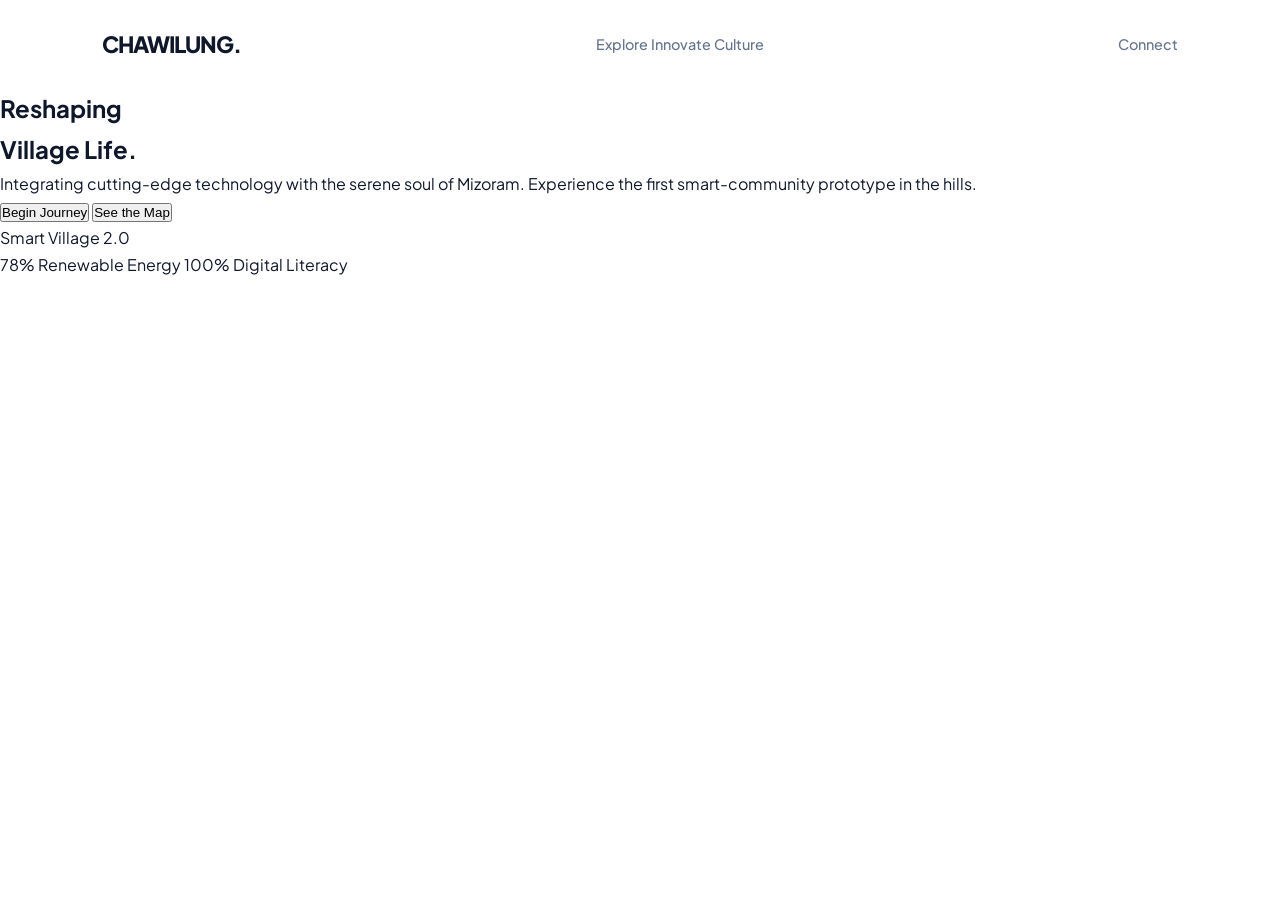
==== index.html @ cf3bee41 "Update index.html" ====
<!DOCTYPE html>
<html lang="en">
<head>
    <meta charset="UTF-8">
    <meta name="viewport" content="width=device-width, initial-scale=1.0">
    <title>Chawilung | The Future Village</title>
    <link href="https://fonts.googleapis.com/css2?family=Space+Grotesk:wght@300;500;700&display=swap" rel="stylesheet">
    <link rel="stylesheet" href="https://unpkg.com/aos@next/dist/aos.css" />
    <link rel="stylesheet" href="style.css">
</head>
<body>

    <div class="cursor"></div>

    <div class="bg-mesh"></div>

    <nav>
        <div class="logo">CHAWILUNG<span>.</span></div>
        <div class="nav-links">
            <a href="#">Explore</a>
            <a href="#">Innovate</a>
            <a href="#">Culture</a>
        </div>
        <a href="#" class="cta-btn">Connect</a>
    </nav>

    <main>
        <section class="hero-advance">
            <div class="hero-text">
                <h1 data-aos="clip-up">Reshaping <br><span class="highlight">Village Life.</span></h1>
                <p data-aos="fade-up" data-aos-delay="200">
                    Integrating cutting-edge technology with the serene soul of Mizoram. 
                    Experience the first smart-community prototype in the hills.
                </p>
                <div class="btn-group" data-aos="fade-up" data-aos-delay="400">
                    <button class="primary-btn">Begin Journey</button>
                    <button class="secondary-btn">See the Map</button>
                </div>
            </div>

            <div class="hero-visual" data-aos="zoom-out-left">
                <div class="glass-card">
                    <div class="card-tag">Smart Village 2.0</div>
                    <div class="card-stats">
                        <span>78% Renewable Energy</span>
                        <span>100% Digital Literacy</span>
                    </div>
                </div>
            </div>
        </section>
    </main>

    <script src="https://unpkg.com/aos@next/dist/aos.js"></script>
    <script>
        AOS.init({ duration: 1200, easing: 'cubic-bezier(0.77, 0, 0.175, 1)' });

        // Custom Cursor Logic
        const cursor = document.querySelector('.cursor');
        document.addEventListener('mousemove', e => {
            cursor.style.left = e.pageX + 'px';
            cursor.style.top = e.pageY + 'px';
        });
    </script>
</body>
</html>
---- style.css ----
@import url('https://fonts.googleapis.com/css2?family=Plus+Jakarta+Sans:wght@300;400;600;800&display=swap');

:root {
    --primary: #0066ff;
    --dark: #0f172a;
    --grey: #64748b;
    --bg-light: #f8fafc;
}

* {
    margin: 0;
    padding: 0;
    box-sizing: border-box;
}

body {
    font-family: 'Plus Jakarta Sans', sans-serif;
    background-color: white;
    color: var(--dark);
    line-height: 1.7;
}

/* Navigation - Thin and elegant */
nav {
    display: flex;
    justify-content: space-between;
    align-items: center;
    padding: 25px 8%;
    background: rgba(255, 255, 255, 0.8);
    backdrop-filter: blur(10px);
    position: sticky;
    top: 0;
    z-index: 1000;
}

.logo {
    font-weight: 800;
    font-size: 1.4rem;
    letter-spacing: -1px;
    color: var(--dark);
}

nav ul {
    display: flex;
    list-style: none;
    gap: 40px;
}

nav a {
    text-decoration: none;
    color: var(--grey);
    font-weight: 500;
    font-size: 0.9rem;
    transition: 0.3s;
}

nav a:hover {
    color: var(--primary);
}

/* Hero Section - AcceleratorX style */
.hero {
    padding: 120px 8% 80px 8%;
    max-width: 1200px;
}

.hero span {
    color: var(--primary);
    font-weight: 600;
    text-transform: uppercase;
    font-size: 0.8rem;
    letter-spacing: 2px;
}

.hero h1 {
    font-size: clamp(2.5rem, 5vw, 4.5rem);
    line-height: 1.1;
    font-weight: 800;
    margin: 20px 0;
    letter-spacing: -2px;
}

.hero p {
    font-size: 1.2rem;
    color: var(--grey);
    max-width: 550px;
    margin-bottom: 40px;
}

/* Button */
.btn-main {
    padding: 16px 32px;
    background: var(--primary);
    color: white;
    text-decoration: none;
    border-radius: 50px;
    font-weight: 600;
    display: inline-block;
    transition: 0.4s;
    box-shadow: 0 10px 20px rgba(0, 102, 255, 0.2);
}

.btn-main:hover {
    transform: translateY(-3px);
    box-shadow: 0 15px 30px rgba(0, 102, 255, 0.3);
}

/* Features Grid */
.features {
    background: var(--bg-light);
    padding: 100px 8%;
}

.grid {
    display: grid;
    grid-template-columns: repeat(auto-fit, minmax(300px, 1fr));
    gap: 30px;
}

.card {
    background: white;
    padding: 40px;
    border-radius: 24px;
    border: 1px solid rgba(0,0,0,0.03);
    transition: 0.3s;
}

.card:hover {
    transform: translateY(-10px);
    border-color: var(--primary);
}

.card h3 {
    margin-bottom: 15px;
    font-size: 1.3rem;
}
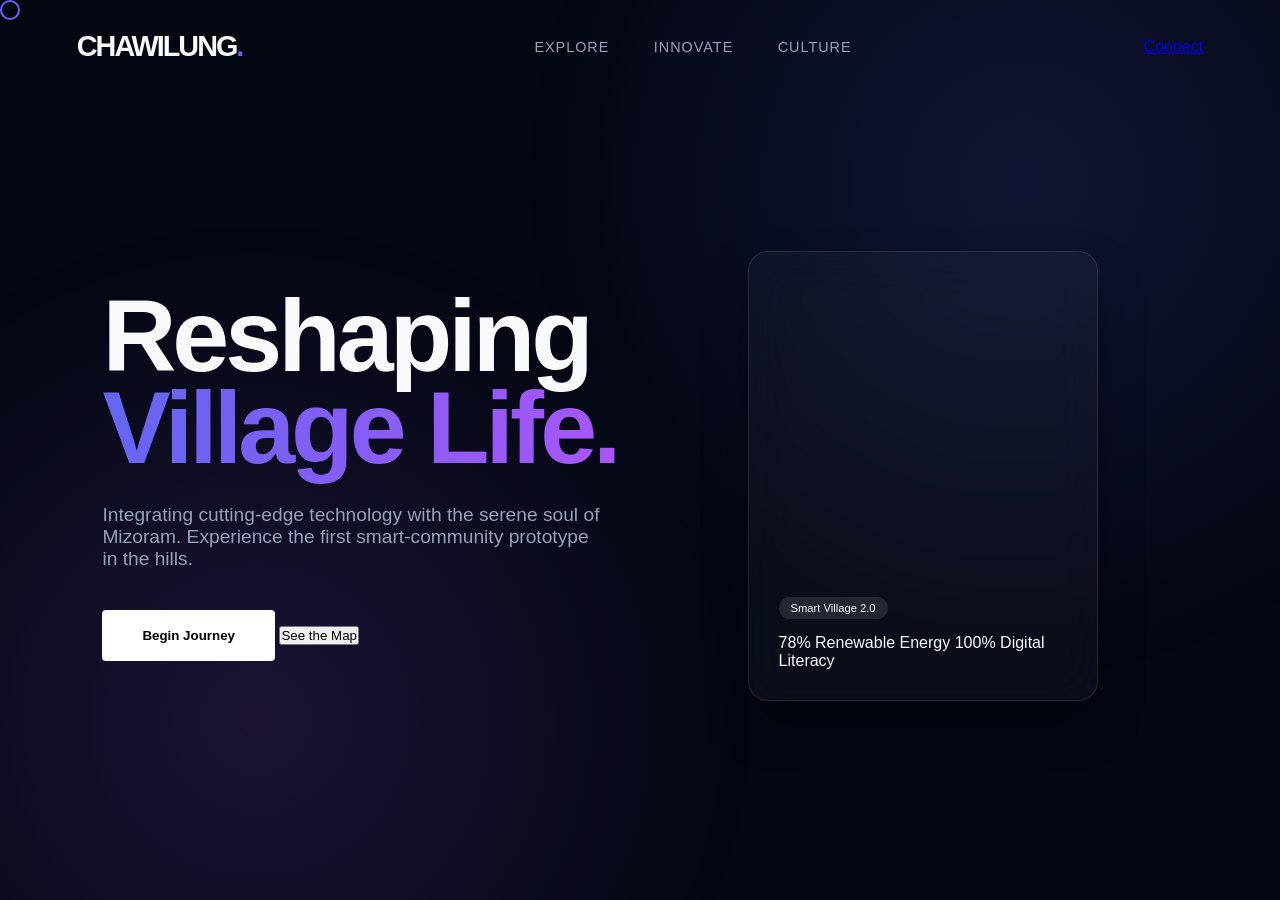
==== commit 079d9db0: "Update index.html" ====
--- a/index.html
+++ b/index.html
@@ -61,5 +61,6 @@
             cursor.style.top = e.pageY + 'px';
         });
     </script>
+    <script src="https://identity.netlify.com/v1/netlify-identity-widget.js"></script>
 </body>
 </html>
--- a/style.css
+++ b/style.css
@@ -1,136 +1,150 @@
-@import url('https://fonts.googleapis.com/css2?family=Plus+Jakarta+Sans:wght@300;400;600;800&display=swap');
-
 :root {
-    --primary: #0066ff;
-    --dark: #0f172a;
-    --grey: #64748b;
-    --bg-light: #f8fafc;
+    --bg: #030712;
+    --primary: #6366f1;
+    --secondary: #a855f7;
+    --text: #f8fafc;
 }
 
 * {
     margin: 0;
     padding: 0;
     box-sizing: border-box;
+    cursor: none; /* Hide default cursor */
 }
 
 body {
-    font-family: 'Plus Jakarta Sans', sans-serif;
-    background-color: white;
-    color: var(--dark);
-    line-height: 1.7;
+    background-color: var(--bg);
+    color: var(--text);
+    font-family: 'Space Grotesk', sans-serif;
+    overflow-x: hidden;
 }
 
-/* Navigation - Thin and elegant */
+/* Custom Cursor */
+.cursor {
+    width: 20px;
+    height: 20px;
+    border: 2px solid var(--primary);
+    border-radius: 50%;
+    position: absolute;
+    pointer-events: none;
+    transition: transform 0.1s ease;
+    z-index: 9999;
+}
+
+/* Mesh Gradient Background */
+.bg-mesh {
+    position: fixed;
+    top: 0;
+    left: 0;
+    width: 100%;
+    height: 100%;
+    background: 
+        radial-gradient(circle at 80% 20%, rgba(99, 102, 241, 0.15) 0%, transparent 40%),
+        radial-gradient(circle at 20% 80%, rgba(168, 85, 247, 0.15) 0%, transparent 40%);
+    z-index: -1;
+}
+
+/* Nav Bar */
 nav {
     display: flex;
     justify-content: space-between;
+    padding: 30px 6%;
     align-items: center;
-    padding: 25px 8%;
-    background: rgba(255, 255, 255, 0.8);
-    backdrop-filter: blur(10px);
-    position: sticky;
-    top: 0;
-    z-index: 1000;
 }
 
 .logo {
-    font-weight: 800;
-    font-size: 1.4rem;
-    letter-spacing: -1px;
-    color: var(--dark);
+    font-size: 1.8rem;
+    font-weight: 700;
+    letter-spacing: -2px;
 }
 
-nav ul {
-    display: flex;
-    list-style: none;
-    gap: 40px;
-}
+.logo span { color: var(--primary); }
 
-nav a {
+.nav-links a {
+    color: #94a3b8;
     text-decoration: none;
-    color: var(--grey);
-    font-weight: 500;
+    margin: 0 20px;
     font-size: 0.9rem;
+    text-transform: uppercase;
+    letter-spacing: 1px;
     transition: 0.3s;
 }
 
-nav a:hover {
-    color: var(--primary);
+.nav-links a:hover { color: white; }
+
+/* Hero Section */
+.hero-advance {
+    height: 85vh;
+    display: flex;
+    align-items: center;
+    padding: 0 8%;
+    gap: 50px;
 }
 
-/* Hero Section - AcceleratorX style */
-.hero {
-    padding: 120px 8% 80px 8%;
-    max-width: 1200px;
+.hero-text h1 {
+    font-size: clamp(3.5rem, 8vw, 6.5rem);
+    line-height: 0.9;
+    letter-spacing: -4px;
+    margin-bottom: 30px;
 }
 
-.hero span {
-    color: var(--primary);
-    font-weight: 600;
-    text-transform: uppercase;
-    font-size: 0.8rem;
-    letter-spacing: 2px;
+.highlight {
+    background: linear-gradient(90deg, var(--primary), var(--secondary));
+    -webkit-background-clip: text;
+    -webkit-text-fill-color: transparent;
 }
 
-.hero h1 {
-    font-size: clamp(2.5rem, 5vw, 4.5rem);
-    line-height: 1.1;
-    font-weight: 800;
-    margin: 20px 0;
-    letter-spacing: -2px;
-}
-
-.hero p {
+.hero-text p {
+    color: #94a3b8;
     font-size: 1.2rem;
-    color: var(--grey);
-    max-width: 550px;
+    max-width: 500px;
     margin-bottom: 40px;
 }
 
-/* Button */
-.btn-main {
-    padding: 16px 32px;
-    background: var(--primary);
-    color: white;
-    text-decoration: none;
-    border-radius: 50px;
-    font-weight: 600;
-    display: inline-block;
-    transition: 0.4s;
-    box-shadow: 0 10px 20px rgba(0, 102, 255, 0.2);
-}
-
-.btn-main:hover {
-    transform: translateY(-3px);
-    box-shadow: 0 15px 30px rgba(0, 102, 255, 0.3);
-}
-
-/* Features Grid */
-.features {
-    background: var(--bg-light);
-    padding: 100px 8%;
-}
-
-.grid {
-    display: grid;
-    grid-template-columns: repeat(auto-fit, minmax(300px, 1fr));
-    gap: 30px;
-}
-
-.card {
+/* Buttons */
+.primary-btn {
+    padding: 18px 40px;
     background: white;
-    padding: 40px;
-    border-radius: 24px;
-    border: 1px solid rgba(0,0,0,0.03);
+    border: none;
+    border-radius: 4px;
+    font-weight: 700;
     transition: 0.3s;
 }
 
-.card:hover {
-    transform: translateY(-10px);
-    border-color: var(--primary);
+.primary-btn:hover { background: var(--primary); color: white; transform: scale(1.05); }
+
+/* Glass Visual */
+.hero-visual {
+    flex: 1;
+    display: flex;
+    justify-content: center;
 }
 
-.card h3 {
+.glass-card {
+    width: 350px;
+    height: 450px;
+    background: rgba(255, 255, 255, 0.03);
+    border: 1px solid rgba(255, 255, 255, 0.1);
+    backdrop-filter: blur(20px);
+    border-radius: 20px;
+    padding: 30px;
+    display: flex;
+    flex-direction: column;
+    justify-content: flex-end;
+    box-shadow: 0 25px 50px -12px rgba(0, 0, 0, 0.5);
+    animation: float 6s ease-in-out infinite;
+}
+
+@keyframes float {
+    0%, 100% { transform: translateY(0); }
+    50% { transform: translateY(-20px); }
+}
+
+.card-tag {
+    font-size: 0.7rem;
+    background: rgba(255,255,255,0.1);
+    padding: 5px 12px;
+    border-radius: 50px;
+    width: fit-content;
     margin-bottom: 15px;
-    font-size: 1.3rem;
 }
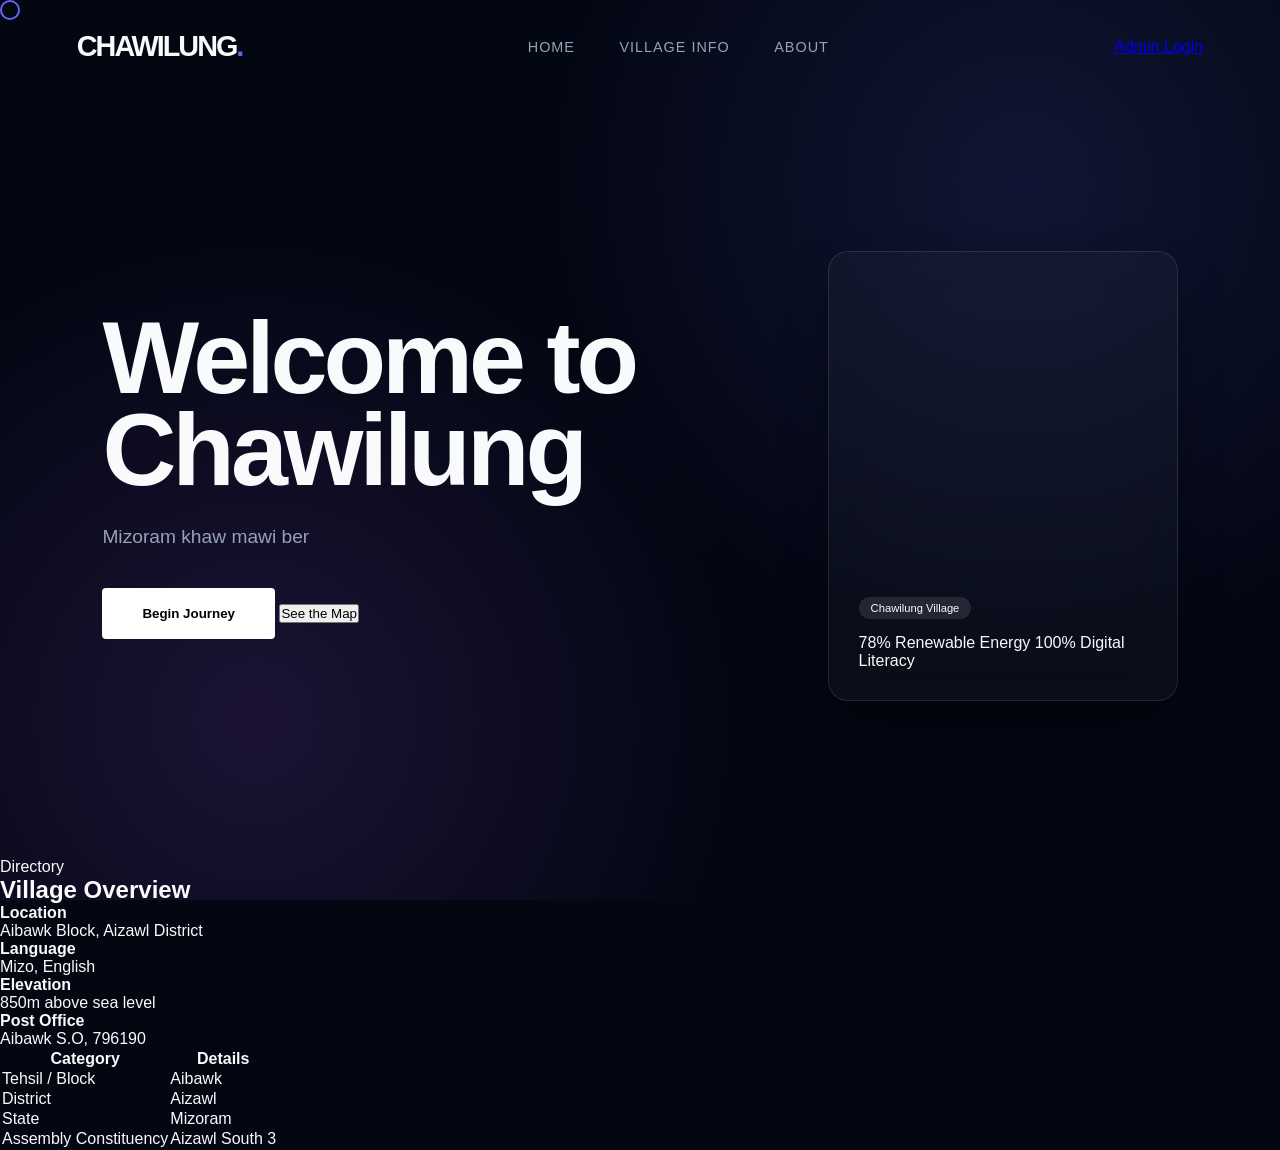
==== commit f3d4c302: "Update navigation links and hero section content" ====
--- a/index.html
+++ b/index.html
@@ -7,30 +7,29 @@
     <link href="https://fonts.googleapis.com/css2?family=Space+Grotesk:wght@300;500;700&display=swap" rel="stylesheet">
     <link rel="stylesheet" href="https://unpkg.com/aos@next/dist/aos.css" />
     <link rel="stylesheet" href="style.css">
+    <script src="https://identity.netlify.com/v1/netlify-identity-widget.js"></script>
 </head>
 <body>
 
     <div class="cursor"></div>
-
     <div class="bg-mesh"></div>
 
     <nav>
         <div class="logo">CHAWILUNG<span>.</span></div>
         <div class="nav-links">
-            <a href="#">Explore</a>
-            <a href="#">Innovate</a>
-            <a href="#">Culture</a>
+            <a href="#home">Home</a>
+            <a href="#stats">Village Info</a>
+            <a href="#about">About</a>
         </div>
-        <a href="#" class="cta-btn">Connect</a>
+        <a href="/admin/" class="cta-btn">Admin Login</a>
     </nav>
 
-    <main>
+    <main id="home">
         <section class="hero-advance">
             <div class="hero-text">
-                <h1 data-aos="clip-up">Reshaping <br><span class="highlight">Village Life.</span></h1>
-                <p data-aos="fade-up" data-aos-delay="200">
-                    Integrating cutting-edge technology with the serene soul of Mizoram. 
-                    Experience the first smart-community prototype in the hills.
+                <h1 data-aos="clip-up" id="hero-title">Loading...</h1>
+                <p data-aos="fade-up" data-aos-delay="200" id="hero-desc">
+                    Integrating cutting-edge technology with the serene soul of Mizoram.
                 </p>
                 <div class="btn-group" data-aos="fade-up" data-aos-delay="400">
                     <button class="primary-btn">Begin Journey</button>
@@ -39,13 +38,57 @@
             </div>
 
             <div class="hero-visual" data-aos="zoom-out-left">
-                <div class="glass-card">
-                    <div class="card-tag">Smart Village 2.0</div>
+                <div class="glass-card" id="hero-img-container">
+                    <img id="hero-img" src="" style="width:100%; border-radius:15px; display:none;">
+                    <div class="card-tag">Chawilung Village</div>
                     <div class="card-stats">
-                        <span>78% Renewable Energy</span>
-                        <span>100% Digital Literacy</span>
+                        <span id="stat-1">78% Renewable Energy</span>
+                        <span id="stat-2">100% Digital Literacy</span>
                     </div>
                 </div>
+            </div>
+        </section>
+
+        <section id="stats" class="stats-section" data-aos="fade-up">
+            <div class="section-title">
+                <span>Directory</span>
+                <h2>Village Overview</h2>
+            </div>
+            
+            <div class="stats-grid">
+                <div class="stat-card">
+                    <h4>Location</h4>
+                    <p>Aibawk Block, Aizawl District</p>
+                </div>
+                <div class="stat-card">
+                    <h4>Language</h4>
+                    <p>Mizo, English</p>
+                </div>
+                <div class="stat-card">
+                    <h4>Elevation</h4>
+                    <p>850m above sea level</p>
+                </div>
+                <div class="stat-card">
+                    <h4>Post Office</h4>
+                    <p>Aibawk S.O, 796190</p>
+                </div>
+            </div>
+
+            <div class="info-table-container">
+                <table class="info-table">
+                    <thead>
+                        <tr>
+                            <th>Category</th>
+                            <th>Details</th>
+                        </tr>
+                    </thead>
+                    <tbody id="village-details">
+                        <tr><td>Tehsil / Block</td><td>Aibawk</td></tr>
+                        <tr><td>District</td><td>Aizawl</td></tr>
+                        <tr><td>State</td><td>Mizoram</td></tr>
+                        <tr><td>Assembly Constituency</td><td>Aizawl South 3</td></tr>
+                    </tbody>
+                </table>
             </div>
         </section>
     </main>
@@ -54,13 +97,35 @@
     <script>
         AOS.init({ duration: 1200, easing: 'cubic-bezier(0.77, 0, 0.175, 1)' });
 
-        // Custom Cursor Logic
+        // Cursor Logic
         const cursor = document.querySelector('.cursor');
         document.addEventListener('mousemove', e => {
             cursor.style.left = e.pageX + 'px';
             cursor.style.top = e.pageY + 'px';
         });
+
+        // FETCH ADMIN CONTENT
+        fetch('/content/hero.json')
+            .then(res => res.json())
+            .then(data => {
+                document.getElementById('hero-title').innerHTML = data.title || "Chawilung Village";
+                document.getElementById('hero-desc').innerText = data.subtitle || "Experience the first smart-community prototype in the hills.";
+                if(data.image) {
+                    const img = document.getElementById('hero-img');
+                    img.src = data.image;
+                    img.style.display = 'block';
+                }
+            })
+            .catch(err => console.log("Admin content not found yet."));
+
+        // Netlify Identity
+        if (window.netlifyIdentity) {
+            window.netlifyIdentity.on("init", user => {
+                if (!user) {
+                    window.netlifyIdentity.on("login", () => { document.location.href = "/admin/"; });
+                }
+            });
+        }
     </script>
-    <script src="https://identity.netlify.com/v1/netlify-identity-widget.js"></script>
 </body>
 </html>
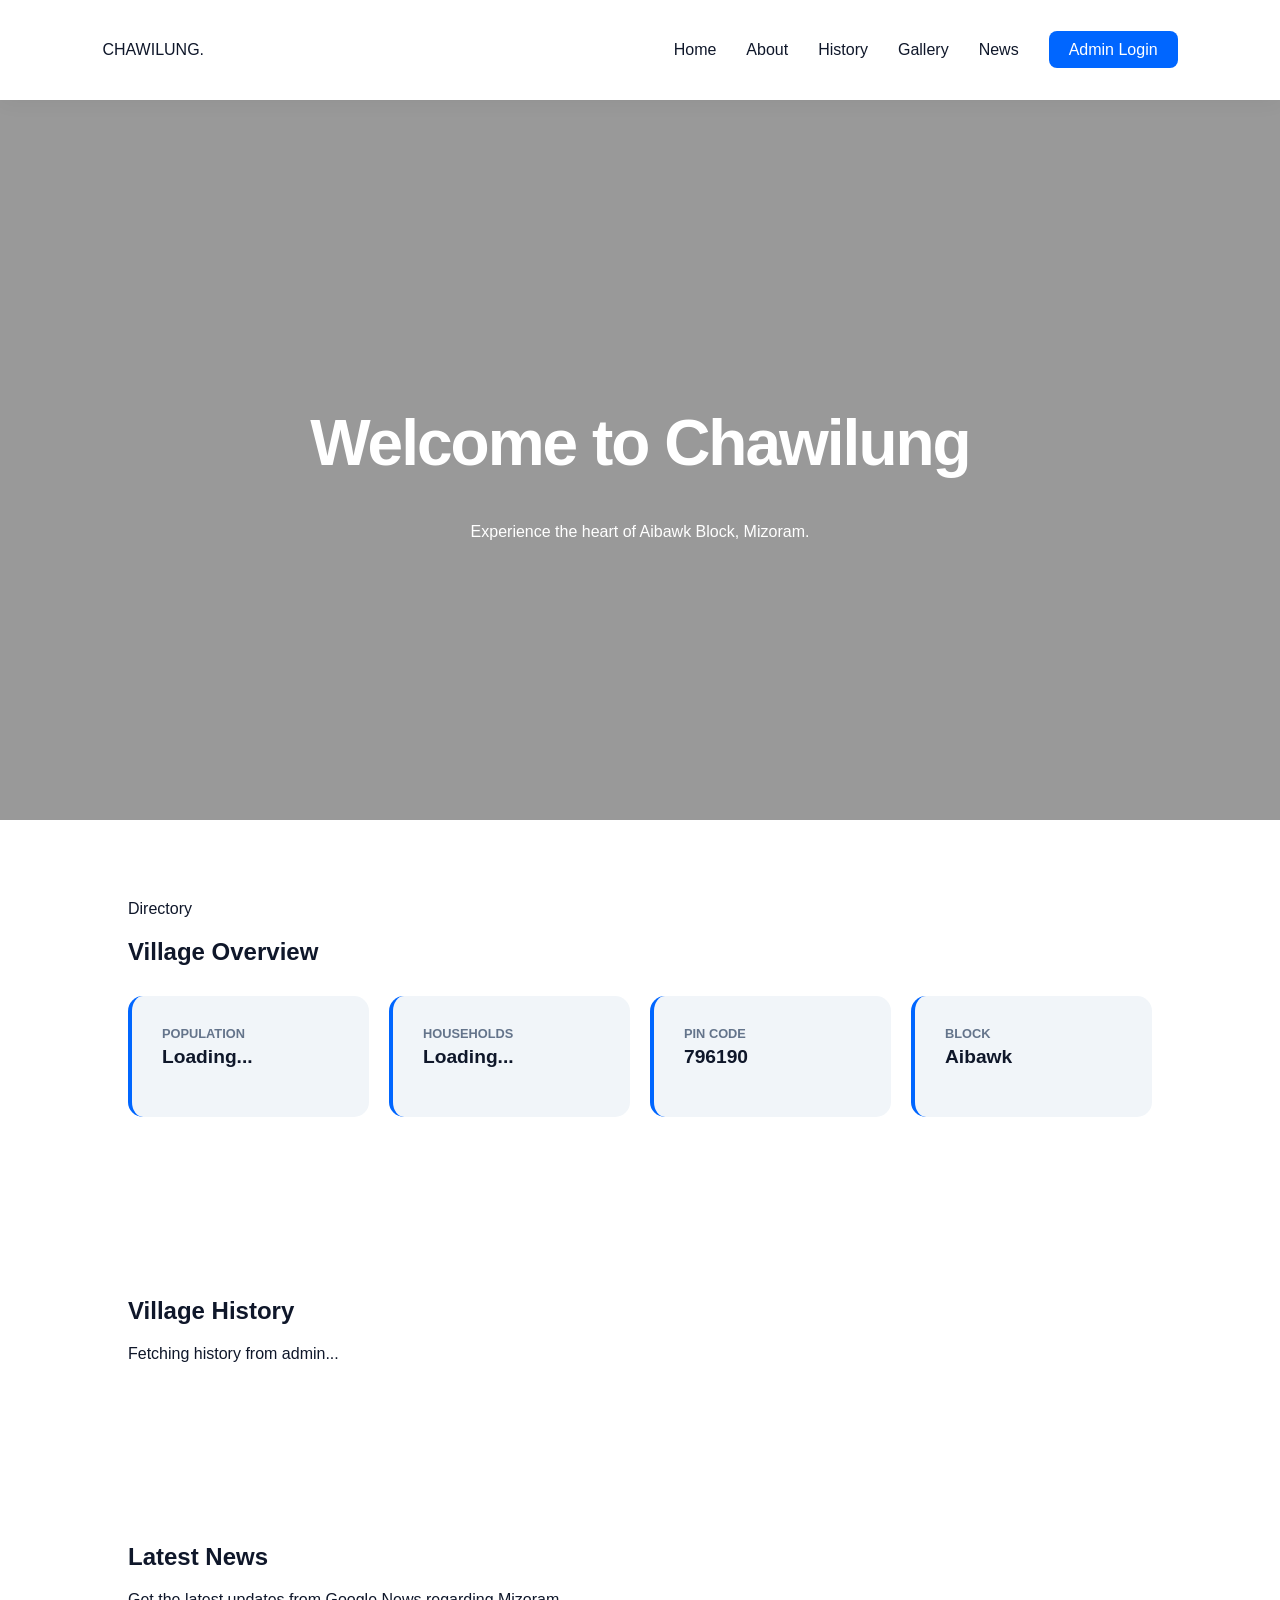
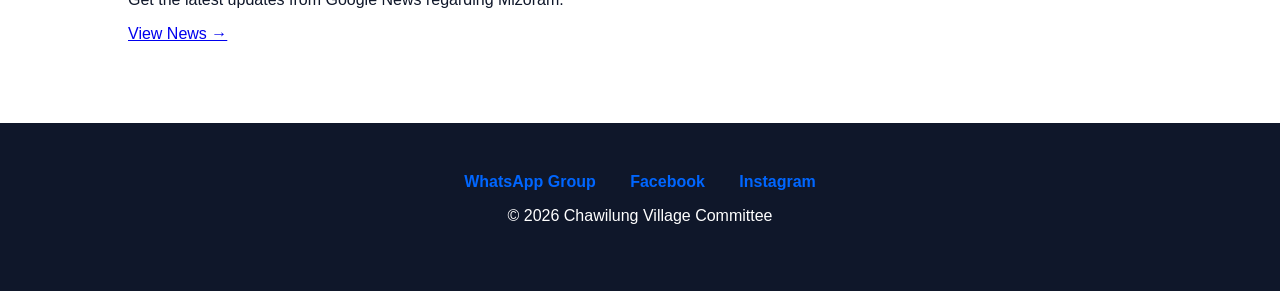
==== commit 3c7acb90: "Update title and restructure HTML layout" ====
--- a/index.html
+++ b/index.html
@@ -3,122 +3,80 @@
 <head>
     <meta charset="UTF-8">
     <meta name="viewport" content="width=device-width, initial-scale=1.0">
-    <title>Chawilung | The Future Village</title>
+    <title>Chawilung Official Website</title>
     <link href="https://fonts.googleapis.com/css2?family=Space+Grotesk:wght@300;500;700&display=swap" rel="stylesheet">
-    <link rel="stylesheet" href="https://unpkg.com/aos@next/dist/aos.css" />
     <link rel="stylesheet" href="style.css">
     <script src="https://identity.netlify.com/v1/netlify-identity-widget.js"></script>
 </head>
 <body>
 
-    <div class="cursor"></div>
-    <div class="bg-mesh"></div>
-
     <nav>
         <div class="logo">CHAWILUNG<span>.</span></div>
-        <div class="nav-links">
-            <a href="#home">Home</a>
-            <a href="#stats">Village Info</a>
-            <a href="#about">About</a>
-        </div>
-        <a href="/admin/" class="cta-btn">Admin Login</a>
+        <ul class="nav-links">
+            <li><a href="#home">Home</a></li>
+            <li><a href="#about">About</a></li>
+            <li><a href="#history">History</a></li>
+            <li><a href="#gallery">Gallery</a></li>
+            <li><a href="#news">News</a></li>
+            <li><a href="/admin/" class="login-btn">Admin Login</a></li>
+        </ul>
     </nav>
 
-    <main id="home">
-        <section class="hero-advance">
-            <div class="hero-text">
-                <h1 data-aos="clip-up" id="hero-title">Loading...</h1>
-                <p data-aos="fade-up" data-aos-delay="200" id="hero-desc">
-                    Integrating cutting-edge technology with the serene soul of Mizoram.
-                </p>
-                <div class="btn-group" data-aos="fade-up" data-aos-delay="400">
-                    <button class="primary-btn">Begin Journey</button>
-                    <button class="secondary-btn">See the Map</button>
-                </div>
-            </div>
+    <header id="home" class="hero-section">
+        <div class="hero-content">
+            <h1 id="hero-title">Welcome to Chawilung</h1>
+            <p>Experience the heart of Aibawk Block, Mizoram.</p>
+        </div>
+    </header>
 
-            <div class="hero-visual" data-aos="zoom-out-left">
-                <div class="glass-card" id="hero-img-container">
-                    <img id="hero-img" src="" style="width:100%; border-radius:15px; display:none;">
-                    <div class="card-tag">Chawilung Village</div>
-                    <div class="card-stats">
-                        <span id="stat-1">78% Renewable Energy</span>
-                        <span id="stat-2">100% Digital Literacy</span>
-                    </div>
-                </div>
-            </div>
-        </section>
+    <section id="about" class="container">
+        <div class="section-header">
+            <span>Directory</span>
+            <h2>Village Overview</h2>
+        </div>
+        <div class="info-grid">
+            <div class="info-card"><h4>Population</h4><p id="data-pop">Loading...</p></div>
+            <div class="info-card"><h4>Households</h4><p id="data-house">Loading...</p></div>
+            <div class="info-card"><h4>Pin Code</h4><p id="data-pin">796190</p></div>
+            <div class="info-card"><h4>Block</h4><p>Aibawk</p></div>
+        </div>
+    </section>
 
-        <section id="stats" class="stats-section" data-aos="fade-up">
-            <div class="section-title">
-                <span>Directory</span>
-                <h2>Village Overview</h2>
-            </div>
-            
-            <div class="stats-grid">
-                <div class="stat-card">
-                    <h4>Location</h4>
-                    <p>Aibawk Block, Aizawl District</p>
-                </div>
-                <div class="stat-card">
-                    <h4>Language</h4>
-                    <p>Mizo, English</p>
-                </div>
-                <div class="stat-card">
-                    <h4>Elevation</h4>
-                    <p>850m above sea level</p>
-                </div>
-                <div class="stat-card">
-                    <h4>Post Office</h4>
-                    <p>Aibawk S.O, 796190</p>
-                </div>
-            </div>
+    <section id="history" class="container">
+        <h2>Village History</h2>
+        <div id="history-body" class="markdown-body">Fetching history from admin...</div>
+    </section>
 
-            <div class="info-table-container">
-                <table class="info-table">
-                    <thead>
-                        <tr>
-                            <th>Category</th>
-                            <th>Details</th>
-                        </tr>
-                    </thead>
-                    <tbody id="village-details">
-                        <tr><td>Tehsil / Block</td><td>Aibawk</td></tr>
-                        <tr><td>District</td><td>Aizawl</td></tr>
-                        <tr><td>State</td><td>Mizoram</td></tr>
-                        <tr><td>Assembly Constituency</td><td>Aizawl South 3</td></tr>
-                    </tbody>
-                </table>
-            </div>
-        </section>
-    </main>
+    <section id="news" class="container dark">
+        <h2>Latest News</h2>
+        <div class="news-box">
+            <p>Get the latest updates from Google News regarding Mizoram.</p>
+            <a href="https://news.google.com/search?q=Mizoram%20News" target="_blank" class="btn">View News →</a>
+        </div>
+    </section>
 
-    <script src="https://unpkg.com/aos@next/dist/aos.js"></script>
+    <footer class="footer">
+        <div class="social-links">
+            <a href="https://wa.me/your-group-link">WhatsApp Group</a>
+            <a href="#">Facebook</a>
+            <a href="#">Instagram</a>
+        </div>
+        <p>© 2026 Chawilung Village Committee</p>
+    </footer>
+
     <script>
-        AOS.init({ duration: 1200, easing: 'cubic-bezier(0.77, 0, 0.175, 1)' });
-
-        // Cursor Logic
-        const cursor = document.querySelector('.cursor');
-        document.addEventListener('mousemove', e => {
-            cursor.style.left = e.pageX + 'px';
-            cursor.style.top = e.pageY + 'px';
-        });
-
-        // FETCH ADMIN CONTENT
-        fetch('/content/hero.json')
+        // Fetch Admin Content
+        fetch('/content/home.json')
             .then(res => res.json())
             .then(data => {
-                document.getElementById('hero-title').innerHTML = data.title || "Chawilung Village";
-                document.getElementById('hero-desc').innerText = data.subtitle || "Experience the first smart-community prototype in the hills.";
-                if(data.image) {
-                    const img = document.getElementById('hero-img');
-                    img.src = data.image;
-                    img.style.display = 'block';
-                }
-            })
-            .catch(err => console.log("Admin content not found yet."));
+                if(data.hero_image) document.querySelector('.hero-section').style.backgroundImage = `url(${data.hero_image})`;
+                document.getElementById('hero-title').innerText = data.title;
+                document.getElementById('data-pop').innerText = data.pop;
+                document.getElementById('data-house').innerText = data.house;
+                document.getElementById('data-pin').innerText = data.pin;
+            });
 
-        // Netlify Identity
+        // Identity setup
         if (window.netlifyIdentity) {
             window.netlifyIdentity.on("init", user => {
                 if (!user) {
--- a/style.css
+++ b/style.css
@@ -1,150 +1,32 @@
 :root {
-    --bg: #030712;
-    --primary: #6366f1;
-    --secondary: #a855f7;
-    --text: #f8fafc;
+    --primary: #0066ff;
+    --dark: #0f172a;
+    --grey: #f1f5f9;
 }
 
-* {
-    margin: 0;
-    padding: 0;
-    box-sizing: border-box;
-    cursor: none; /* Hide default cursor */
+body { font-family: 'Space Grotesk', sans-serif; margin: 0; background: white; color: var(--dark); }
+
+nav { display: flex; justify-content: space-between; align-items: center; padding: 25px 8%; position: sticky; top: 0; background: white; z-index: 1000; box-shadow: 0 2px 20px rgba(0,0,0,0.05); }
+.nav-links { list-style: none; display: flex; gap: 30px; }
+.nav-links a { text-decoration: none; color: var(--dark); font-weight: 500; }
+
+.login-btn { background: var(--primary); color: white !important; padding: 10px 20px; border-radius: 8px; }
+
+.hero-section {
+    height: 80vh;
+    background: linear-gradient(rgba(0,0,0,0.4), rgba(0,0,0,0.4)), url('https://images.unsplash.com/photo-1500382017468-9049fed747ef');
+    background-size: cover;
+    background-position: center;
+    display: flex; align-items: center; justify-content: center; color: white; text-align: center;
 }
 
-body {
-    background-color: var(--bg);
-    color: var(--text);
-    font-family: 'Space Grotesk', sans-serif;
-    overflow-x: hidden;
-}
+.hero-content h1 { font-size: 4rem; letter-spacing: -2px; }
 
-/* Custom Cursor */
-.cursor {
-    width: 20px;
-    height: 20px;
-    border: 2px solid var(--primary);
-    border-radius: 50%;
-    position: absolute;
-    pointer-events: none;
-    transition: transform 0.1s ease;
-    z-index: 9999;
-}
+.container { padding: 80px 10%; }
+.info-grid { display: grid; grid-template-columns: repeat(auto-fit, minmax(200px, 1fr)); gap: 20px; margin-top: 30px; }
+.info-card { padding: 30px; background: var(--grey); border-radius: 15px; border-left: 4px solid var(--primary); }
+.info-card h4 { margin: 0; color: #64748b; font-size: 0.8rem; text-transform: uppercase; }
+.info-card p { font-size: 1.2rem; font-weight: 700; margin-top: 5px; }
 
-/* Mesh Gradient Background */
-.bg-mesh {
-    position: fixed;
-    top: 0;
-    left: 0;
-    width: 100%;
-    height: 100%;
-    background: 
-        radial-gradient(circle at 80% 20%, rgba(99, 102, 241, 0.15) 0%, transparent 40%),
-        radial-gradient(circle at 20% 80%, rgba(168, 85, 247, 0.15) 0%, transparent 40%);
-    z-index: -1;
-}
-
-/* Nav Bar */
-nav {
-    display: flex;
-    justify-content: space-between;
-    padding: 30px 6%;
-    align-items: center;
-}
-
-.logo {
-    font-size: 1.8rem;
-    font-weight: 700;
-    letter-spacing: -2px;
-}
-
-.logo span { color: var(--primary); }
-
-.nav-links a {
-    color: #94a3b8;
-    text-decoration: none;
-    margin: 0 20px;
-    font-size: 0.9rem;
-    text-transform: uppercase;
-    letter-spacing: 1px;
-    transition: 0.3s;
-}
-
-.nav-links a:hover { color: white; }
-
-/* Hero Section */
-.hero-advance {
-    height: 85vh;
-    display: flex;
-    align-items: center;
-    padding: 0 8%;
-    gap: 50px;
-}
-
-.hero-text h1 {
-    font-size: clamp(3.5rem, 8vw, 6.5rem);
-    line-height: 0.9;
-    letter-spacing: -4px;
-    margin-bottom: 30px;
-}
-
-.highlight {
-    background: linear-gradient(90deg, var(--primary), var(--secondary));
-    -webkit-background-clip: text;
-    -webkit-text-fill-color: transparent;
-}
-
-.hero-text p {
-    color: #94a3b8;
-    font-size: 1.2rem;
-    max-width: 500px;
-    margin-bottom: 40px;
-}
-
-/* Buttons */
-.primary-btn {
-    padding: 18px 40px;
-    background: white;
-    border: none;
-    border-radius: 4px;
-    font-weight: 700;
-    transition: 0.3s;
-}
-
-.primary-btn:hover { background: var(--primary); color: white; transform: scale(1.05); }
-
-/* Glass Visual */
-.hero-visual {
-    flex: 1;
-    display: flex;
-    justify-content: center;
-}
-
-.glass-card {
-    width: 350px;
-    height: 450px;
-    background: rgba(255, 255, 255, 0.03);
-    border: 1px solid rgba(255, 255, 255, 0.1);
-    backdrop-filter: blur(20px);
-    border-radius: 20px;
-    padding: 30px;
-    display: flex;
-    flex-direction: column;
-    justify-content: flex-end;
-    box-shadow: 0 25px 50px -12px rgba(0, 0, 0, 0.5);
-    animation: float 6s ease-in-out infinite;
-}
-
-@keyframes float {
-    0%, 100% { transform: translateY(0); }
-    50% { transform: translateY(-20px); }
-}
-
-.card-tag {
-    font-size: 0.7rem;
-    background: rgba(255,255,255,0.1);
-    padding: 5px 12px;
-    border-radius: 50px;
-    width: fit-content;
-    margin-bottom: 15px;
-}
+.footer { padding: 50px; text-align: center; background: var(--dark); color: white; }
+.social-links a { color: var(--primary); margin: 0 15px; text-decoration: none; font-weight: bold; }
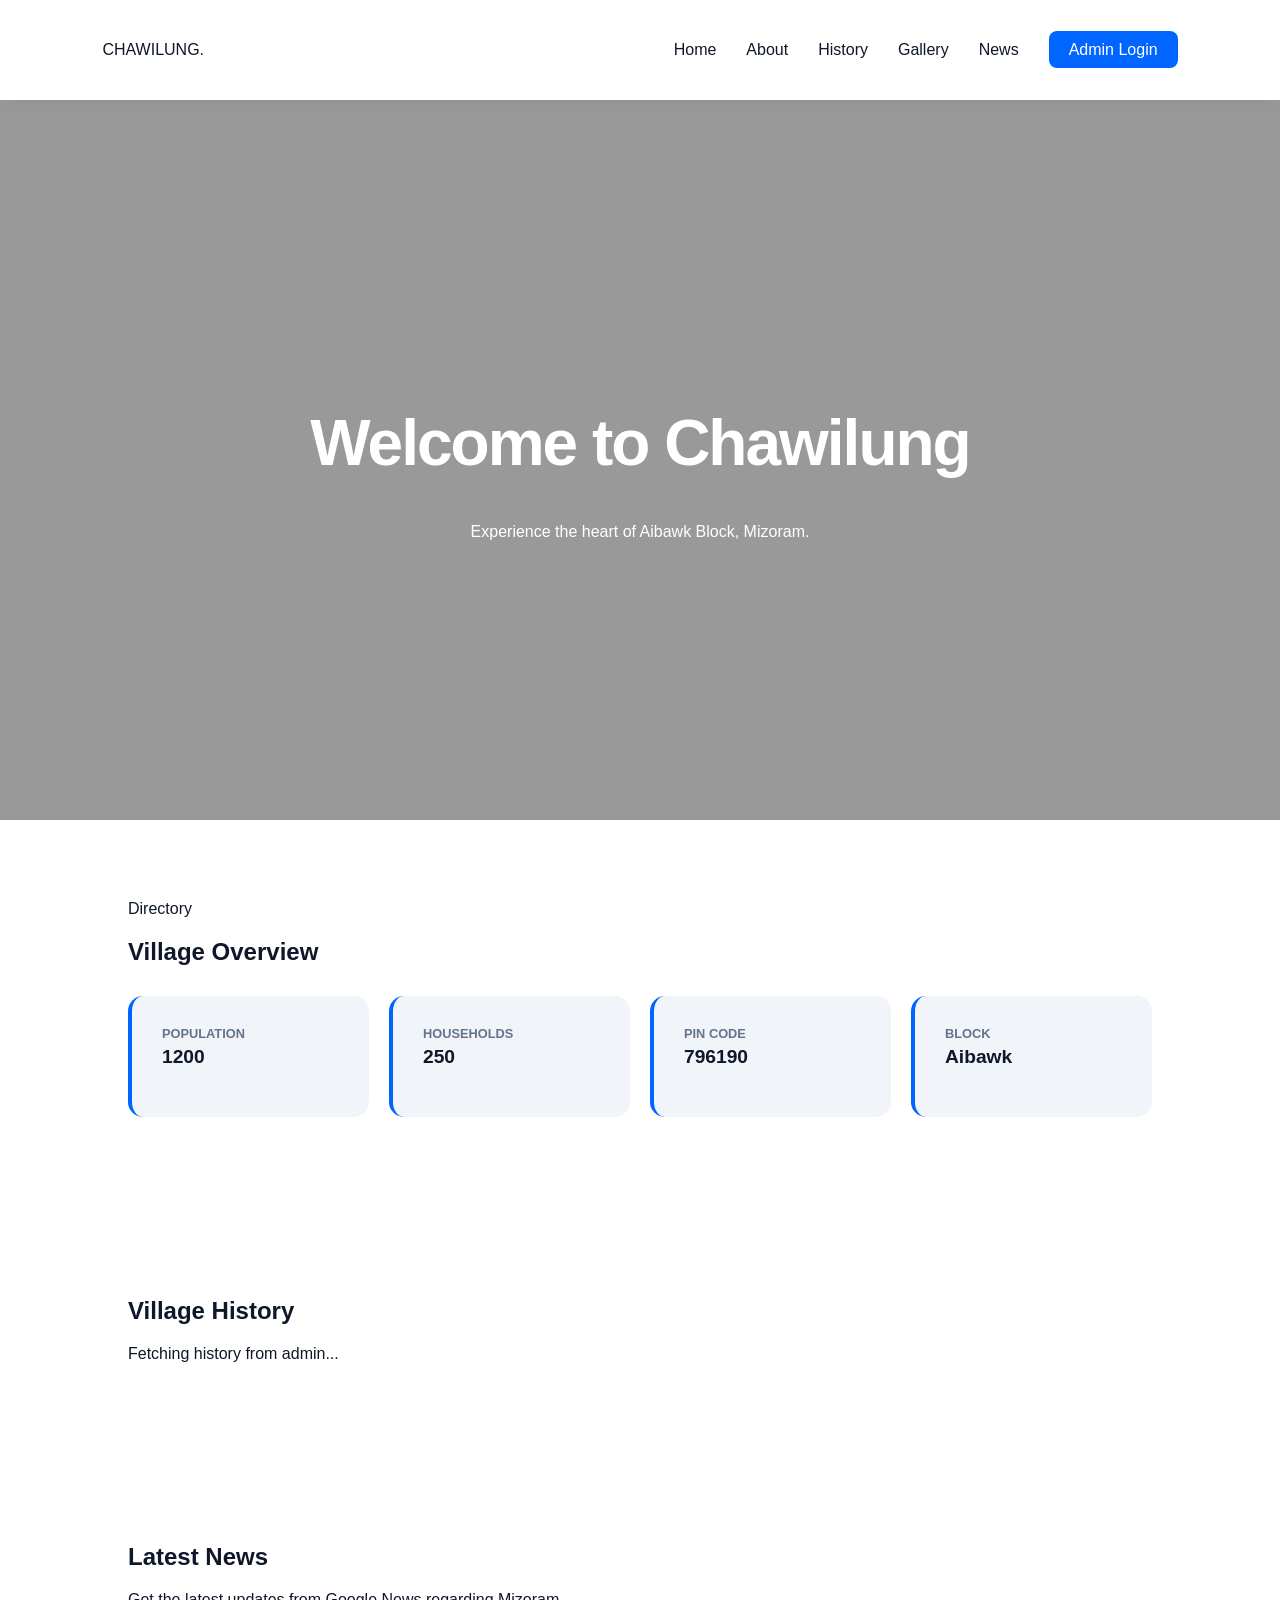
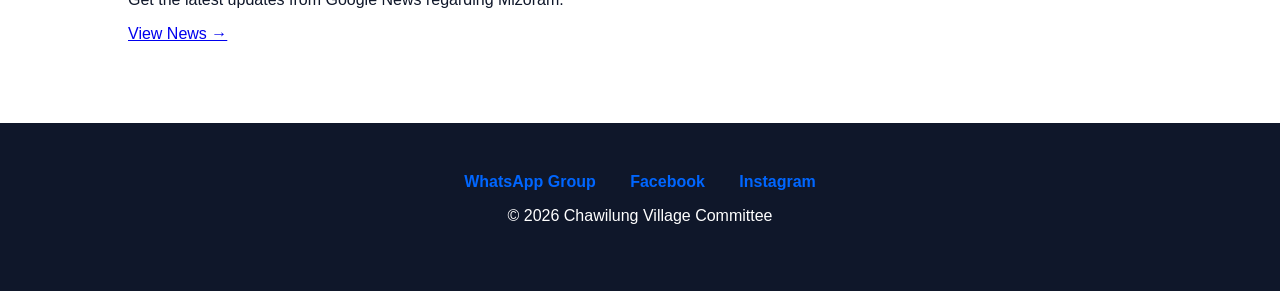
==== commit 739dba0f: "Update index.html" ====
--- a/index.html
+++ b/index.html
@@ -85,5 +85,7 @@
             });
         }
     </script>
+    <script src="https://cdn.jsdelivr.net/npm/bootstrap@5.3.0/dist/js/bootstrap.bundle.min.js"></script>
+</body>
 </body>
 </html>
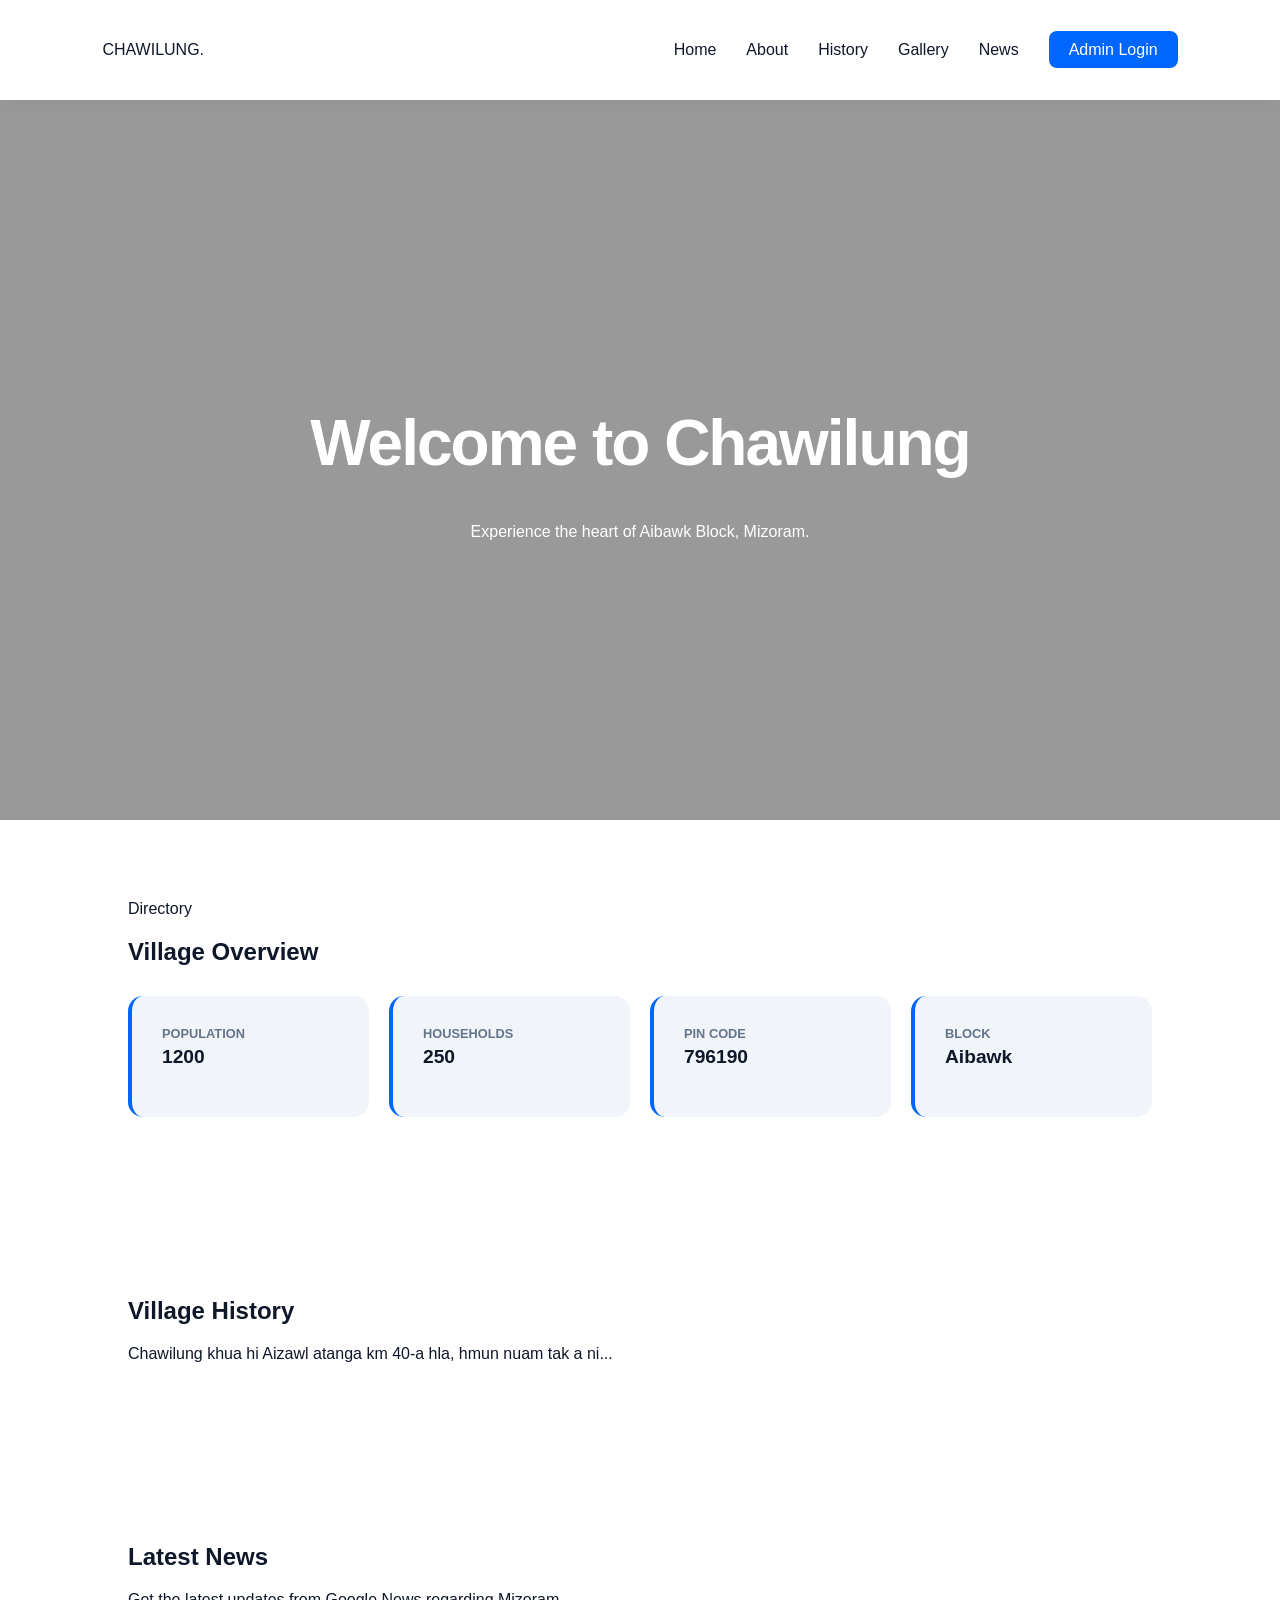
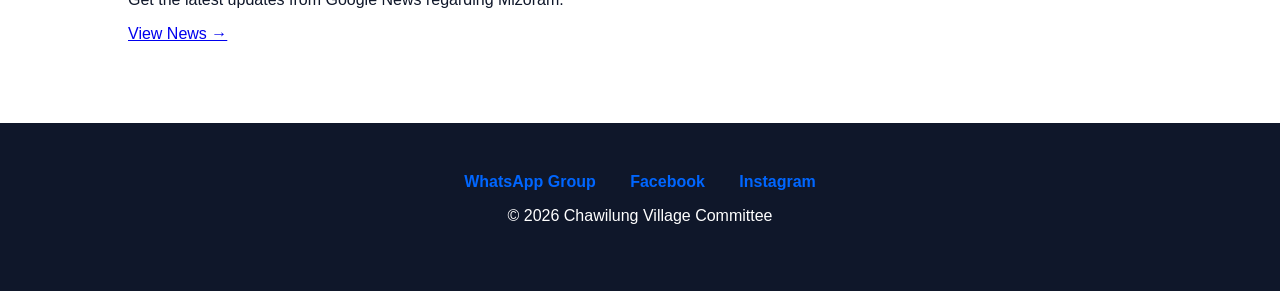
==== commit 8783e3cf: "Update index.html" ====
--- a/index.html
+++ b/index.html
@@ -18,7 +18,7 @@
             <li><a href="#history">History</a></li>
             <li><a href="#gallery">Gallery</a></li>
             <li><a href="#news">News</a></li>
-            <li><a href="/admin/" class="login-btn">Admin Login</a></li>
+            <li><a href="#" onclick="netlifyIdentity.open()" class="login-btn">Admin Login</a></li>
         </ul>
     </nav>
 
@@ -35,8 +35,8 @@
             <h2>Village Overview</h2>
         </div>
         <div class="info-grid">
-            <div class="info-card"><h4>Population</h4><p id="data-pop">Loading...</p></div>
-            <div class="info-card"><h4>Households</h4><p id="data-house">Loading...</p></div>
+            <div class="info-card"><h4>Population</h4><p id="data-pop">2500+</p></div>
+            <div class="info-card"><h4>Households</h4><p id="data-house">450+</p></div>
             <div class="info-card"><h4>Pin Code</h4><p id="data-pin">796190</p></div>
             <div class="info-card"><h4>Block</h4><p>Aibawk</p></div>
         </div>
@@ -44,7 +44,7 @@
 
     <section id="history" class="container">
         <h2>Village History</h2>
-        <div id="history-body" class="markdown-body">Fetching history from admin...</div>
+        <div id="history-body" class="markdown-body">Chawilung khua hi Aizawl atanga km 40-a hla, hmun nuam tak a ni...</div>
     </section>
 
     <section id="news" class="container dark">
@@ -65,27 +65,30 @@
     </footer>
 
     <script>
-        // Fetch Admin Content
-        fetch('/content/home.json')
-            .then(res => res.json())
-            .then(data => {
-                if(data.hero_image) document.querySelector('.hero-section').style.backgroundImage = `url(${data.hero_image})`;
-                document.getElementById('hero-title').innerText = data.title;
-                document.getElementById('data-pop').innerText = data.pop;
-                document.getElementById('data-house').innerText = data.house;
-                document.getElementById('data-pin').innerText = data.pin;
-            });
-
-        // Identity setup
+        // Netlify Identity Setup
         if (window.netlifyIdentity) {
             window.netlifyIdentity.on("init", user => {
                 if (!user) {
-                    window.netlifyIdentity.on("login", () => { document.location.href = "/admin/"; });
+                    window.netlifyIdentity.on("login", () => {
+                        document.location.href = "/admin/";
+                    });
                 }
             });
         }
+
+        // Home Content Fetch (Optional: Check if file exists)
+        fetch('/content/home.json')
+            .then(res => {
+                if (!res.ok) throw new Error('File not found');
+                return res.json();
+            })
+            .then(data => {
+                if(data.hero_image) document.querySelector('.hero-section').style.backgroundImage = `url(${data.hero_image})`;
+                if(data.title) document.getElementById('hero-title').innerText = data.title;
+                if(data.pop) document.getElementById('data-pop').innerText = data.pop;
+                if(data.house) document.getElementById('data-house').innerText = data.house;
+            })
+            .catch(err => console.log("JSON file la siam loh hmel: ", err));
     </script>
-    <script src="https://cdn.jsdelivr.net/npm/bootstrap@5.3.0/dist/js/bootstrap.bundle.min.js"></script>
-</body>
 </body>
 </html>
